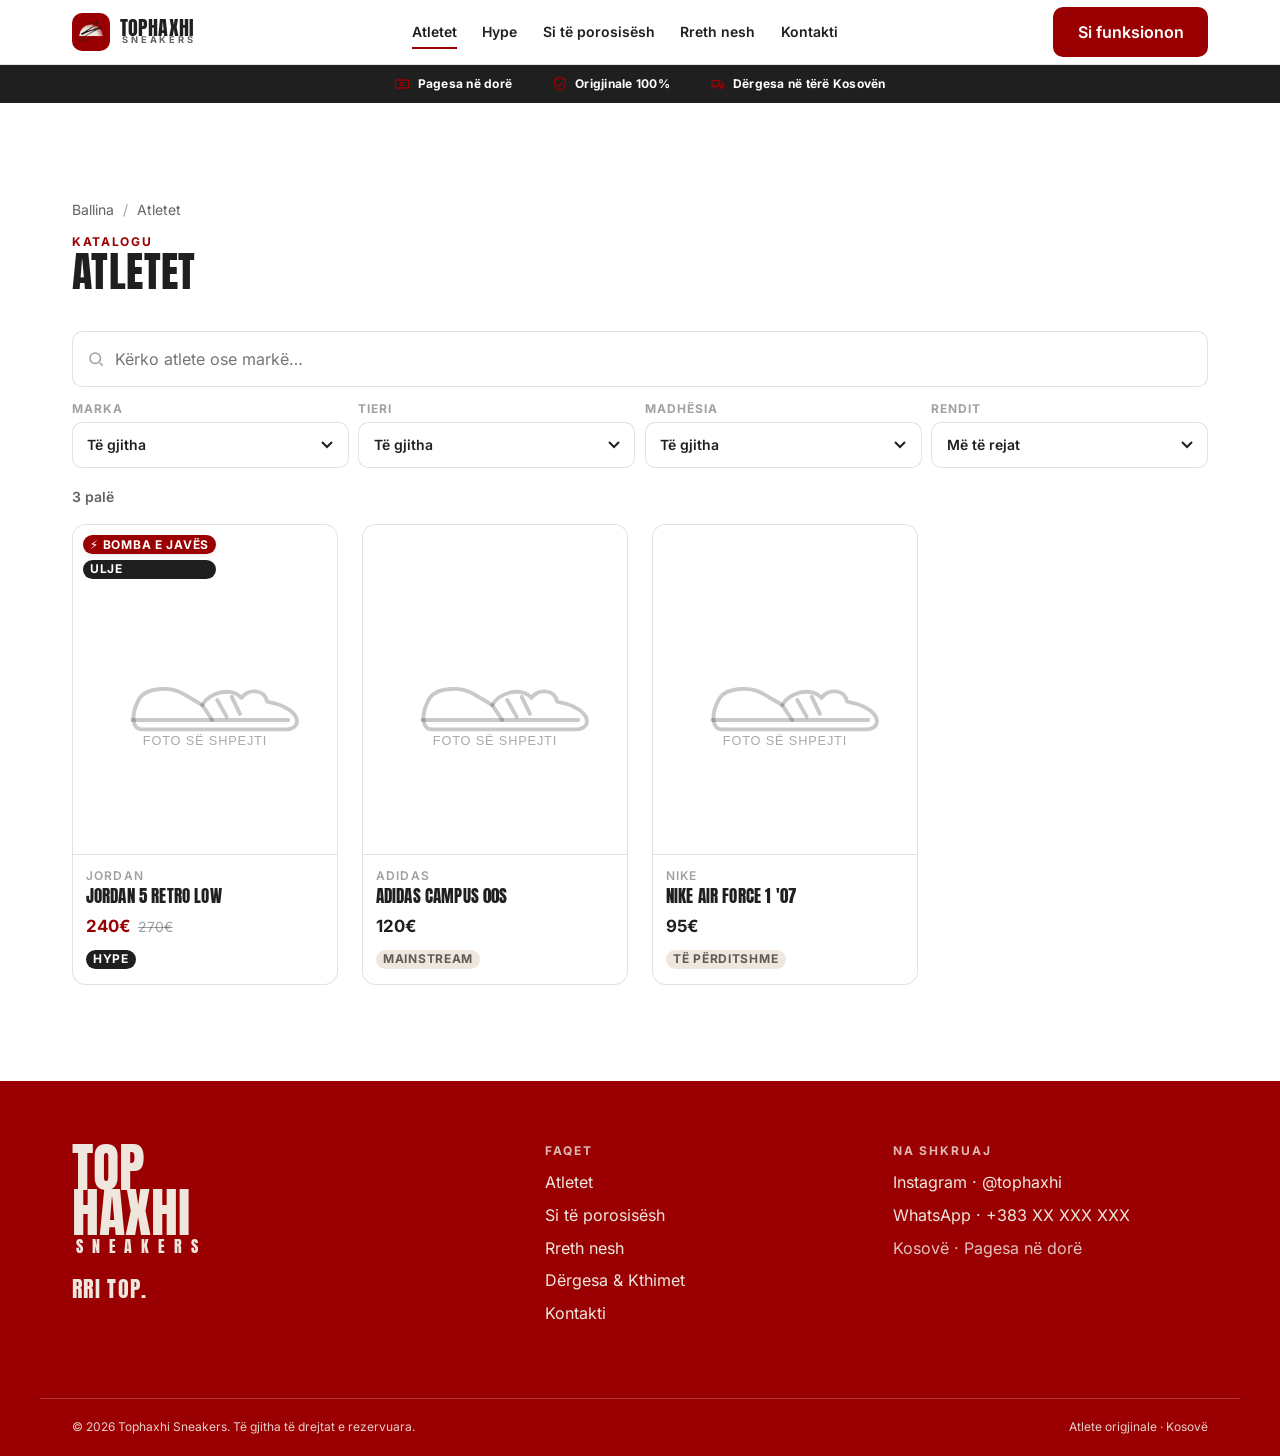
==== atletet.html @ 0d24c955 "Tophaxhi Sneakers — faqja e plotë (catalogue, ordering, admin, SEO) Real brand colors (#9a0002/#efe6" ====
<!DOCTYPE html>
<html lang="sq">
<head>
  <meta charset="UTF-8" />
  <meta name="viewport" content="width=device-width, initial-scale=1" />
  <title>Të gjitha atletet — origjinale në Kosovë | Tophaxhi Sneakers</title>
  <meta name="description" content="Shfleto të gjitha atletet origjinale te Tophaxhi — Nike, Adidas, Jordan, New Balance. Filtro sipas markës, tierit dhe madhësisë. Pagesa në dorë, dërgesa në tërë Kosovën." />
  <meta name="theme-color" content="#9a0002" />
  <link rel="canonical" href="https://tophaxhi.com/atletet.html" />
  <link rel="icon" href="assets/brand/mark.png" type="image/png" />
  <link rel="apple-touch-icon" href="assets/brand/apple-touch.png" />
  <meta property="og:type" content="website" />
  <meta property="og:site_name" content="Tophaxhi Sneakers" />
  <meta property="og:title" content="Të gjitha atletet origjinale | Tophaxhi Sneakers" />
  <meta property="og:description" content="Filtro & porosit atlete origjinale në Kosovë. Pagesa në dorë. Rri top." />
  <meta property="og:url" content="https://tophaxhi.com/atletet.html" />
  <meta property="og:image" content="https://tophaxhi.com/assets/brand/og-image.png" />
  <meta property="og:locale" content="sq_AL" />
  <meta name="twitter:card" content="summary_large_image" />
  <meta name="twitter:image" content="https://tophaxhi.com/assets/brand/og-image.png" />
  <script type="application/ld+json">
  {
    "@context": "https://schema.org",
    "@type": "BreadcrumbList",
    "itemListElement": [
      { "@type": "ListItem", "position": 1, "name": "Ballina", "item": "https://tophaxhi.com/" },
      { "@type": "ListItem", "position": 2, "name": "Atletet", "item": "https://tophaxhi.com/atletet.html" }
    ]
  }
  </script>
  <link rel="preload" href="assets/fonts/anton-400.woff2" as="font" type="font/woff2" crossorigin />
  <link rel="preload" href="assets/fonts/inter-400.woff2" as="font" type="font/woff2" crossorigin />
  <link rel="stylesheet" href="css/styles.css" />
</head>
<body>

  <header class="site-header">
    <div class="container site-header__inner">
      <a href="index.html" class="brand-lockup" aria-label="Tophaxhi Sneakers — ballina">
        <img class="brand-lockup__mark" src="assets/brand/mark.png" alt="" width="38" height="38" />
        <span class="brand-lockup__text">
          <span class="brand-lockup__top">Tophaxhi</span>
          <span class="brand-lockup__sub">Sneakers</span>
        </span>
      </a>
      <nav class="main-nav" aria-label="Navigimi kryesor">
        <ul>
          <li><a href="atletet.html" aria-current="page">Atletet</a></li>
          <li><a href="atletet.html?tier=hype">Hype</a></li>
          <li><a href="si-te-porosisesh.html">Si të porosisësh</a></li>
          <li><a href="rreth-nesh.html">Rreth nesh</a></li>
          <li><a href="kontakti.html">Kontakti</a></li>
        </ul>
      </nav>
      <div class="header-actions">
        <a href="index.html#si-funksionon" class="btn btn--red" data-desktop-cta>Si funksionon</a>
        <button class="nav-toggle" aria-expanded="false" aria-controls="mobile-nav" aria-label="Hap menynë"><span></span></button>
      </div>
    </div>
    <nav class="mobile-nav" id="mobile-nav" aria-label="Menyja mobile">
      <a href="atletet.html">Atletet</a>
      <a href="atletet.html?tier=hype">Hype</a>
      <a href="si-te-porosisesh.html">Si të porosisësh</a>
      <a href="rreth-nesh.html">Rreth nesh</a>
      <a href="dergesa-kthimet.html">Dërgesa &amp; Kthimet</a>
      <a href="kontakti.html">Kontakti</a>
    </nav>
  </header>

  <div class="trust-bar">
    <div class="container trust-bar__track">
      <span class="trust-bar__item"><svg viewBox="0 0 24 24" fill="none" stroke="currentColor" stroke-width="2" aria-hidden="true"><rect x="2" y="6" width="20" height="12" rx="2"/><circle cx="12" cy="12" r="2.5"/></svg><strong>Pagesa në dorë</strong></span>
      <span class="trust-bar__item"><svg viewBox="0 0 24 24" fill="none" stroke="currentColor" stroke-width="2" aria-hidden="true"><path d="M12 2l8 3v6c0 5-3.5 8.5-8 11-4.5-2.5-8-6-8-11V5z"/><path d="M8.5 12l2.5 2.5 4.5-5"/></svg><strong>Origjinale 100%</strong></span>
      <span class="trust-bar__item"><svg viewBox="0 0 24 24" fill="none" stroke="currentColor" stroke-width="2" aria-hidden="true"><path d="M3 7h11v8H3z"/><path d="M14 10h4l3 3v2h-7z"/><circle cx="7" cy="17" r="1.6"/><circle cx="17.5" cy="17" r="1.6"/></svg><strong>Dërgesa në tërë Kosovën</strong></span>
    </div>
  </div>

  <main id="main">
    <section class="section catalogue">
      <div class="container">

        <nav class="breadcrumb" aria-label="Breadcrumb">
          <a href="index.html">Ballina</a> <span aria-hidden="true">/</span> <span>Atletet</span>
        </nav>

        <div class="section-head">
          <p class="eyebrow">Katalogu</p>
          <h1 class="display" id="catalogue-title">Atletet</h1>
        </div>

        <!-- Kontrollat e filtrimit (client-side) -->
        <form class="filters" id="filters" role="search" aria-label="Filtro atletet">
          <div class="filters__search">
            <svg viewBox="0 0 24 24" fill="none" stroke="currentColor" stroke-width="2" aria-hidden="true"><circle cx="11" cy="11" r="7"/><path d="M21 21l-4-4"/></svg>
            <input type="search" id="f-q" name="q" placeholder="Kërko atlete ose markë…" autocomplete="off" aria-label="Kërko" />
          </div>
          <div class="filters__selects">
            <label class="field">
              <span class="field__label">Marka</span>
              <select id="f-brand" name="brand"><option value="">Të gjitha</option></select>
            </label>
            <label class="field">
              <span class="field__label">Tieri</span>
              <select id="f-tier" name="tier">
                <option value="">Të gjitha</option>
                <option value="everyday">Të përditshme</option>
                <option value="mainstream">Mainstream</option>
                <option value="hype">Hype</option>
              </select>
            </label>
            <label class="field">
              <span class="field__label">Madhësia</span>
              <select id="f-size" name="size"><option value="">Të gjitha</option></select>
            </label>
            <label class="field">
              <span class="field__label">Rendit</span>
              <select id="f-sort" name="sort">
                <option value="new">Më të rejat</option>
                <option value="price-asc">Çmimi: ulët→lartë</option>
                <option value="price-desc">Çmimi: lartë→ulët</option>
              </select>
            </label>
          </div>
        </form>

        <div class="catalogue__meta">
          <p class="catalogue__count" id="result-count" aria-live="polite"></p>
          <div class="active-chips" id="active-chips"></div>
        </div>

        <!-- Grid (skeleton fillimisht, pastaj produktet) -->
        <div class="product-grid" id="product-grid" aria-busy="true">
          <div class="product-card skeleton-card"></div>
          <div class="product-card skeleton-card"></div>
          <div class="product-card skeleton-card"></div>
          <div class="product-card skeleton-card"></div>
        </div>

        <!-- Gjendje boshe / gabimi -->
        <div class="state" id="empty-state" hidden>
          <p class="display">S'u gjet asnjë palë</p>
          <p>Provo të heqësh ndonjë filtër ose kërko diçka tjetër.</p>
          <button type="button" class="btn btn--ghost" id="clear-filters" style="margin-top:1rem">Pastro filtrat</button>
        </div>
        <div class="state" id="error-state" hidden>
          <p class="display">Diçka shkoi keq</p>
          <p>Nuk i ngarkuam dot atletet. Provo të rifreskosh faqen.</p>
        </div>

      </div>
    </section>
  </main>

  <footer class="site-footer">
    <div class="container site-footer__top">
      <div>
        <div class="footer-lockup">
          <div class="footer-lockup__top">Top<br/>Haxhi</div>
          <div class="footer-lockup__sub">Sneakers</div>
        </div>
        <p class="footer-signoff">Rri top.</p>
      </div>
      <div class="footer-col">
        <h3>Faqet</h3>
        <ul>
          <li><a href="atletet.html">Atletet</a></li>
          <li><a href="si-te-porosisesh.html">Si të porosisësh</a></li>
          <li><a href="rreth-nesh.html">Rreth nesh</a></li>
          <li><a href="dergesa-kthimet.html">Dërgesa &amp; Kthimet</a></li>
          <li><a href="kontakti.html">Kontakti</a></li>
        </ul>
      </div>
      <div class="footer-col">
        <h3>Na shkruaj</h3>
        <ul>
          <li><a href="https://instagram.com/tophaxhi" target="_blank" rel="noopener">Instagram · @tophaxhi</a></li>
          <li><a href="https://wa.me/383XXXXXXXX" target="_blank" rel="noopener">WhatsApp · +383 XX XXX XXX</a></li>
          <li><span style="color:rgba(244,241,234,.8)">Kosovë · Pagesa në dorë</span></li>
        </ul>
      </div>
    </div>
    <div class="container site-footer__bottom">
      <span>© <span data-year>2026</span> Tophaxhi Sneakers. Të gjitha të drejtat e rezervuara.</span>
      <span>Atlete origjinale · Kosovë</span>
    </div>
  </footer>

  <div class="toast-wrap" id="toast-wrap" aria-live="polite" aria-atomic="true"></div>

  <script src="js/data.js" defer></script>
  <script src="js/main.js" defer></script>
  <script src="js/catalogue.js" defer></script>
</body>
</html>
---- css/styles.css ----
/* =====================================================================
   TOPHAXHI SNEAKERS — styles.css
   Një skedar i vetëm CSS për tërë faqen publike.
   Sistemi: ~70% e zezë/e bardhë/concrete (strukturë), ~30% e kuqe (theks).
   Mobile-first. Self-hosted fonts. Respekton prefers-reduced-motion.
   ===================================================================== */

/* ------------------------------------------------------------------ *
 * 1. FONTS (self-hosted WOFF2 — pa varësi nga CDN në runtime)
 * ------------------------------------------------------------------ */

/* ANTON — display / headings (latin + latin-ext për ë, ç) */
@font-face {
  font-family: 'Anton';
  font-style: normal;
  font-weight: 400;
  font-display: swap;
  src: url('../assets/fonts/anton-400.woff2') format('woff2');
  unicode-range: U+0000-00FF, U+0131, U+0152-0153, U+02BB-02BC, U+02C6, U+02DA,
    U+02DC, U+0304, U+0308, U+0329, U+2000-206F, U+2074, U+20AC, U+2122, U+2191,
    U+2193, U+2212, U+2215, U+FEFF, U+FFFD;
}
@font-face {
  font-family: 'Anton';
  font-style: normal;
  font-weight: 400;
  font-display: swap;
  src: url('../assets/fonts/anton-400-ext.woff2') format('woff2');
  unicode-range: U+0100-02BA, U+02BD-02C5, U+02C7-02CC, U+02CE-02D7, U+02DD-02FF,
    U+0304, U+0308, U+0329, U+1D00-1DBF, U+1E00-1E9F, U+1EF2-1EFF, U+2020,
    U+20A0-20AB, U+20AD-20C0, U+2113, U+2C60-2C7F, U+A720-A7FF;
}

/* INTER — body / UI (400/500/600/700, latin + latin-ext) */
@font-face { font-family:'Inter'; font-style:normal; font-weight:400; font-display:swap;
  src:url('../assets/fonts/inter-400.woff2') format('woff2');
  unicode-range:U+0000-00FF,U+0131,U+0152-0153,U+02BB-02BC,U+02C6,U+02DA,U+02DC,U+0304,U+0308,U+0329,U+2000-206F,U+2074,U+20AC,U+2122,U+2191,U+2193,U+2212,U+2215,U+FEFF,U+FFFD; }
@font-face { font-family:'Inter'; font-style:normal; font-weight:400; font-display:swap;
  src:url('../assets/fonts/inter-400-ext.woff2') format('woff2');
  unicode-range:U+0100-02BA,U+02BD-02C5,U+02C7-02CC,U+02CE-02D7,U+02DD-02FF,U+0304,U+0308,U+0329,U+1D00-1DBF,U+1E00-1E9F,U+1EF2-1EFF,U+2020,U+20A0-20AB,U+20AD-20C0,U+2113,U+2C60-2C7F,U+A720-A7FF; }
@font-face { font-family:'Inter'; font-style:normal; font-weight:500; font-display:swap;
  src:url('../assets/fonts/inter-500.woff2') format('woff2');
  unicode-range:U+0000-00FF,U+0131,U+0152-0153,U+02BB-02BC,U+02C6,U+02DA,U+02DC,U+0304,U+0308,U+0329,U+2000-206F,U+2074,U+20AC,U+2122,U+2191,U+2193,U+2212,U+2215,U+FEFF,U+FFFD; }
@font-face { font-family:'Inter'; font-style:normal; font-weight:500; font-display:swap;
  src:url('../assets/fonts/inter-500-ext.woff2') format('woff2');
  unicode-range:U+0100-02BA,U+02BD-02C5,U+02C7-02CC,U+02CE-02D7,U+02DD-02FF,U+0304,U+0308,U+0329,U+1D00-1DBF,U+1E00-1E9F,U+1EF2-1EFF,U+2020,U+20A0-20AB,U+20AD-20C0,U+2113,U+2C60-2C7F,U+A720-A7FF; }
@font-face { font-family:'Inter'; font-style:normal; font-weight:600; font-display:swap;
  src:url('../assets/fonts/inter-600.woff2') format('woff2');
  unicode-range:U+0000-00FF,U+0131,U+0152-0153,U+02BB-02BC,U+02C6,U+02DA,U+02DC,U+0304,U+0308,U+0329,U+2000-206F,U+2074,U+20AC,U+2122,U+2191,U+2193,U+2212,U+2215,U+FEFF,U+FFFD; }
@font-face { font-family:'Inter'; font-style:normal; font-weight:600; font-display:swap;
  src:url('../assets/fonts/inter-600-ext.woff2') format('woff2');
  unicode-range:U+0100-02BA,U+02BD-02C5,U+02C7-02CC,U+02CE-02D7,U+02DD-02FF,U+0304,U+0308,U+0329,U+1D00-1DBF,U+1E00-1E9F,U+1EF2-1EFF,U+2020,U+20A0-20AB,U+20AD-20C0,U+2113,U+2C60-2C7F,U+A720-A7FF; }
@font-face { font-family:'Inter'; font-style:normal; font-weight:700; font-display:swap;
  src:url('../assets/fonts/inter-700.woff2') format('woff2');
  unicode-range:U+0000-00FF,U+0131,U+0152-0153,U+02BB-02BC,U+02C6,U+02DA,U+02DC,U+0304,U+0308,U+0329,U+2000-206F,U+2074,U+20AC,U+2122,U+2191,U+2193,U+2212,U+2215,U+FEFF,U+FFFD; }
@font-face { font-family:'Inter'; font-style:normal; font-weight:700; font-display:swap;
  src:url('../assets/fonts/inter-700-ext.woff2') format('woff2');
  unicode-range:U+0100-02BA,U+02BD-02C5,U+02C7-02CC,U+02CE-02D7,U+02DD-02FF,U+0304,U+0308,U+0329,U+1D00-1DBF,U+1E00-1E9F,U+1EF2-1EFF,U+2020,U+20A0-20AB,U+20AD-20C0,U+2113,U+2C60-2C7F,U+A720-A7FF; }

/* ------------------------------------------------------------------ *
 * 2. DESIGN TOKENS
 * ------------------------------------------------------------------ */
:root {
  /* Brand colors (zyrtare — nga logo-ja e Tophaxhi) */
  --top-red:  #9a0002;         /* Tophaxhi Red */
  --top-red-dark: #6f0001;     /* hover/pressed e kuqe */
  --ink:      #1f1f1f;         /* Ink — gati e zezë */
  --white:    #FFFFFF;
  --concrete: #efe6dd;         /* Cream — sfond i butë i seksioneve */
  --ink-70:   rgba(31,31,31,0.70);
  --ink-40:   rgba(31,31,31,0.42);
  --hairline: rgba(31,31,31,0.13);
  --cream:    #efe6dd;          /* kremë për lockup mbi të kuqe */

  /* Typografia */
  --font-display: 'Anton', 'Arial Narrow', system-ui, sans-serif;
  --font-body: 'Inter', system-ui, -apple-system, 'Segoe UI', Roboto, Arial, sans-serif;

  /* Type scale (mobile-first, rritet me clamp) */
  --fs-hero:   clamp(2.75rem, 11vw, 6.5rem);
  --fs-h1:     clamp(2rem, 7vw, 3.5rem);
  --fs-h2:     clamp(1.6rem, 5.5vw, 2.6rem);
  --fs-h3:     clamp(1.15rem, 4vw, 1.5rem);
  --fs-lead:   clamp(1rem, 2.6vw, 1.2rem);
  --fs-body:   1rem;
  --fs-sm:     0.875rem;
  --fs-xs:     0.75rem;

  /* Hapësira & format */
  --container: 1200px;
  --gutter: clamp(1rem, 4vw, 2rem);
  --radius: 14px;
  --radius-sm: 10px;
  --radius-lg: 22px;
  --section-y: clamp(3rem, 8vw, 6rem);

  /* Shadows */
  --shadow-sm: 0 1px 2px rgba(10,10,10,0.06), 0 2px 8px rgba(10,10,10,0.05);
  --shadow-md: 0 6px 18px rgba(10,10,10,0.10);
  --shadow-lg: 0 18px 50px rgba(10,10,10,0.16);

  /* Lëvizja */
  --ease: cubic-bezier(0.22, 1, 0.36, 1);
  --t-fast: 140ms;
  --t-med: 260ms;

  --header-h: 64px;
}

/* ------------------------------------------------------------------ *
 * 3. RESET / BASE
 * ------------------------------------------------------------------ */
*, *::before, *::after { box-sizing: border-box; }
* { margin: 0; }
html { -webkit-text-size-adjust: 100%; scroll-behavior: smooth; }
@media (prefers-reduced-motion: reduce) { html { scroll-behavior: auto; } }

body {
  font-family: var(--font-body);
  font-size: var(--fs-body);
  line-height: 1.55;
  color: var(--ink);
  background: var(--white);
  -webkit-font-smoothing: antialiased;
  text-rendering: optimizeLegibility;
  overflow-x: hidden;
}

img, svg, video { display: block; max-width: 100%; }
img { height: auto; }
[hidden] { display: none !important; }
a { color: inherit; text-decoration: none; }
button, input, select, textarea { font: inherit; color: inherit; }
button { cursor: pointer; background: none; border: none; }
ul, ol { list-style: none; padding: 0; }

h1, h2, h3, h4 { line-height: 1.02; font-weight: 400; }

/* Focus i dukshëm për tastierë (aksesueshmëri) */
:focus-visible {
  outline: 3px solid var(--top-red);
  outline-offset: 2px;
  border-radius: 4px;
}

/* ------------------------------------------------------------------ *
 * 4. NDIHMËSE / UTILITIES
 * ------------------------------------------------------------------ */
.container {
  width: 100%;
  max-width: var(--container);
  margin-inline: auto;
  padding-inline: var(--gutter);
}
.section { padding-block: var(--section-y); }
.section--concrete { background: var(--concrete); }
.section--ink { background: var(--ink); color: var(--white); }

.display { font-family: var(--font-display); text-transform: uppercase; letter-spacing: 0.01em; line-height: 0.95; }
.eyebrow {
  font-size: var(--fs-xs); font-weight: 700; text-transform: uppercase;
  letter-spacing: 0.14em; color: var(--top-red);
}
.muted { color: var(--ink-70); }
.visually-hidden {
  position: absolute !important; width: 1px; height: 1px; padding: 0; margin: -1px;
  overflow: hidden; clip: rect(0 0 0 0); white-space: nowrap; border: 0;
}
.text-center { text-align: center; }

.section-head { margin-bottom: clamp(1.5rem, 4vw, 2.5rem); }
.section-head .display { font-size: var(--fs-h2); }
.section-head__row {
  display: flex; align-items: flex-end; justify-content: space-between; gap: 1rem; flex-wrap: wrap;
}

/* ------------------------------------------------------------------ *
 * 5. BUTTONS
 * ------------------------------------------------------------------ */
.btn {
  --btn-bg: var(--ink); --btn-fg: var(--white); --btn-bd: var(--ink);
  display: inline-flex; align-items: center; justify-content: center; gap: 0.5em;
  font-weight: 600; font-size: var(--fs-body); line-height: 1;
  padding: 0.95em 1.4em; border-radius: var(--radius-sm);
  background: var(--btn-bg); color: var(--btn-fg);
  border: 2px solid var(--btn-bd);
  transition: transform var(--t-fast) var(--ease), background var(--t-fast) var(--ease),
              color var(--t-fast) var(--ease), box-shadow var(--t-fast) var(--ease);
  text-align: center; white-space: nowrap;
}
.btn:hover { transform: translateY(-2px); box-shadow: var(--shadow-md); }
.btn:active { transform: translateY(0); }
.btn--red  { --btn-bg: var(--top-red); --btn-fg: #fff; --btn-bd: var(--top-red); }
.btn--red:hover { --btn-bg: var(--top-red-dark); --btn-bd: var(--top-red-dark); }
.btn--ghost { --btn-bg: transparent; --btn-fg: var(--ink); --btn-bd: var(--ink); }
.btn--ghost:hover { --btn-bg: var(--ink); --btn-fg: #fff; }
.btn--light { --btn-bg: var(--white); --btn-fg: var(--ink); --btn-bd: var(--white); }
.btn--wa { --btn-bg: #25D366; --btn-fg: #04301a; --btn-bd: #25D366; }
.btn--ig { --btn-bg: #ffffff; --btn-fg: var(--ink); --btn-bd: var(--ink); }
.btn--block { display: flex; width: 100%; }
.btn--lg { font-size: var(--fs-lead); padding: 1.05em 1.8em; }
.btn[disabled], .btn[aria-disabled="true"] { opacity: 0.45; pointer-events: none; }

/* ------------------------------------------------------------------ *
 * 6. HEADER
 * ------------------------------------------------------------------ */
.site-header {
  position: sticky; top: 0; z-index: 50;
  background: rgba(255,255,255,0.92);
  backdrop-filter: saturate(1.4) blur(8px);
  border-bottom: 1px solid var(--hairline);
}
.site-header__inner {
  height: var(--header-h);
  display: flex; align-items: center; justify-content: space-between; gap: 1rem;
}
.brand-lockup { display: inline-flex; align-items: center; gap: 0.6rem; }
.brand-lockup__mark { width: 38px; height: 38px; border-radius: 10px; }
.brand-lockup__text { display: flex; flex-direction: column; line-height: 0.82; }
.brand-lockup__top {
  font-family: var(--font-display); text-transform: uppercase; font-size: 1.25rem;
  letter-spacing: 0.02em;
}
.brand-lockup__sub {
  font-size: 0.58rem; font-weight: 700; letter-spacing: 0.32em;
  text-transform: uppercase; color: var(--ink-70); padding-left: 2px;
}

.main-nav { display: none; }
.main-nav ul { display: flex; align-items: center; gap: 1.6rem; }
.main-nav a {
  font-size: var(--fs-sm); font-weight: 600; padding: 0.4rem 0; position: relative;
}
.main-nav a::after {
  content: ""; position: absolute; left: 0; right: 100%; bottom: -2px; height: 2px;
  background: var(--top-red); transition: right var(--t-med) var(--ease);
}
.main-nav a:hover::after, .main-nav a[aria-current="page"]::after { right: 0; }

.header-actions { display: flex; align-items: center; gap: 0.5rem; }

/* Hamburger */
.nav-toggle {
  width: 44px; height: 44px; display: inline-flex; align-items: center; justify-content: center;
  border-radius: 10px;
}
.nav-toggle span, .nav-toggle span::before, .nav-toggle span::after {
  content: ""; display: block; width: 22px; height: 2px; background: var(--ink);
  border-radius: 2px; transition: transform var(--t-med) var(--ease), opacity var(--t-fast);
}
.nav-toggle span { position: relative; }
.nav-toggle span::before { position: absolute; top: -7px; }
.nav-toggle span::after { position: absolute; top: 7px; }
.nav-toggle[aria-expanded="true"] span { background: transparent; }
.nav-toggle[aria-expanded="true"] span::before { transform: translateY(7px) rotate(45deg); }
.nav-toggle[aria-expanded="true"] span::after { transform: translateY(-7px) rotate(-45deg); }

/* Mobile drawer */
.mobile-nav {
  position: fixed; inset: var(--header-h) 0 0 0; z-index: 40;
  background: var(--white); padding: var(--gutter);
  transform: translateY(-8px); opacity: 0; pointer-events: none;
  transition: opacity var(--t-med) var(--ease), transform var(--t-med) var(--ease);
  border-top: 1px solid var(--hairline);
  display: flex; flex-direction: column;
}
.mobile-nav.is-open { opacity: 1; transform: none; pointer-events: auto; }
.mobile-nav a {
  font-family: var(--font-display); text-transform: uppercase; font-size: 1.8rem;
  padding: 0.6rem 0; border-bottom: 1px solid var(--hairline);
}
.mobile-nav .btn { margin-top: 1.2rem; }

@media (min-width: 880px) {
  .main-nav { display: block; }
  .nav-toggle { display: none; }
  .mobile-nav { display: none; }
}

/* ------------------------------------------------------------------ *
 * 7. TRUST BAR
 * ------------------------------------------------------------------ */
.trust-bar {
  background: var(--ink); color: var(--white);
  font-size: var(--fs-xs); letter-spacing: 0.02em;
}
.trust-bar__track {
  display: flex; align-items: center; justify-content: center; gap: clamp(1rem, 4vw, 2.5rem);
  padding-block: 0.6rem; flex-wrap: wrap;
}
.trust-bar__item { display: inline-flex; align-items: center; gap: 0.45rem; white-space: nowrap; font-weight: 500; }
.trust-bar__item svg { width: 16px; height: 16px; color: var(--top-red); flex: none; }
.trust-bar__item strong { font-weight: 700; }

/* ------------------------------------------------------------------ *
 * 8. HERO
 * ------------------------------------------------------------------ */
.hero { position: relative; background: var(--concrete); overflow: hidden; }
.hero__inner {
  display: grid; gap: 1.5rem; align-items: center;
  padding-block: clamp(2.5rem, 7vw, 5rem);
}
.hero__title { font-size: var(--fs-hero); }
.hero__title .accent { color: var(--top-red); }
.hero__sub { font-size: var(--fs-lead); color: var(--ink-70); max-width: 46ch; }
.hero__cta { display: flex; gap: 0.75rem; flex-wrap: wrap; margin-top: 0.5rem; }
.hero__signoff {
  font-family: var(--font-display); text-transform: uppercase; color: var(--top-red);
  letter-spacing: 0.06em; font-size: 1.1rem;
}
.hero__mark {
  position: absolute; right: -6%; top: 50%; transform: translateY(-50%);
  width: min(46vw, 440px); opacity: 0.10; pointer-events: none; rotate: -8deg;
}
@media (min-width: 880px) {
  .hero__inner { grid-template-columns: 1.1fr 0.9fr; }
}

/* ------------------------------------------------------------------ *
 * 9. PRODUCT GRID & CARD (4:5 portrait — locked)
 * ------------------------------------------------------------------ */
.product-grid {
  display: grid; gap: clamp(0.75rem, 2.5vw, 1.5rem);
  grid-template-columns: repeat(2, 1fr);
}
@media (min-width: 720px) { .product-grid { grid-template-columns: repeat(3, 1fr); } }
@media (min-width: 1040px) { .product-grid { grid-template-columns: repeat(4, 1fr); } }

.product-card {
  position: relative; display: flex; flex-direction: column;
  background: var(--white); border: 1px solid var(--hairline);
  border-radius: var(--radius); overflow: hidden;
  transition: transform var(--t-med) var(--ease), box-shadow var(--t-med) var(--ease),
              border-color var(--t-med) var(--ease);
}
@media (hover: hover) {
  .product-card:hover { transform: translateY(-4px); box-shadow: var(--shadow-lg); border-color: transparent; }
  .product-card:hover .product-card__img { transform: scale(1.045); }
}
.product-card__media {
  position: relative; aspect-ratio: 4 / 5; background: var(--white);
  overflow: hidden; border-bottom: 1px solid var(--hairline);
}
.product-card__img {
  width: 100%; height: 100%; object-fit: contain; padding: 8%;
  transition: transform var(--t-med) var(--ease);
}
.product-card__body { padding: 0.7rem 0.8rem 0.95rem; display: flex; flex-direction: column; gap: 0.2rem; }
.product-card__brand { font-size: var(--fs-xs); text-transform: uppercase; letter-spacing: 0.1em; color: var(--ink-40); font-weight: 600; }
.product-card__name { font-family: var(--font-display); text-transform: uppercase; font-size: 1.05rem; letter-spacing: 0.01em; line-height: 1; }
.product-card__price-row { display: flex; align-items: baseline; gap: 0.5rem; margin-top: 0.3rem; }
.product-card__price { font-weight: 700; font-size: 1.05rem; }
.product-card__price--sale { color: var(--top-red); }
.product-card__oldprice { font-size: var(--fs-sm); color: var(--ink-40); text-decoration: line-through; }
.product-card__link { position: absolute; inset: 0; z-index: 1; }
.product-card__link:focus-visible { outline-offset: -3px; }

/* Badges */
.badge {
  display: inline-flex; align-items: center; gap: 0.3em;
  font-size: var(--fs-xs); font-weight: 700; text-transform: uppercase; letter-spacing: 0.06em;
  padding: 0.3em 0.6em; border-radius: 999px; line-height: 1;
}
.badge--tier { background: var(--concrete); color: var(--ink-70); align-self: flex-start; margin-top: 0.45rem; }
.badge--hype { background: var(--ink); color: #fff; }
.product-card__flags { position: absolute; top: 0.6rem; left: 0.6rem; z-index: 2; display: flex; flex-direction: column; gap: 0.35rem; }
.badge--drop { background: var(--top-red); color: #fff; box-shadow: var(--shadow-sm); }
.badge--sale { background: var(--ink); color: #fff; }

/* Skeleton (parandalon flash-in të thyer) */
.skeleton { position: relative; overflow: hidden; background: var(--concrete); }
.skeleton::after {
  content: ""; position: absolute; inset: 0;
  background: linear-gradient(90deg, transparent, rgba(255,255,255,0.65), transparent);
  transform: translateX(-100%); animation: shimmer 1.3s infinite;
}
@keyframes shimmer { 100% { transform: translateX(100%); } }

/* ------------------------------------------------------------------ *
 * 10. BRAND CHIPS (emrat e markave = vetëm tekst, pa logo zyrtare)
 * ------------------------------------------------------------------ */
.brand-strip { display: grid; gap: clamp(0.6rem, 2vw, 1rem); grid-template-columns: repeat(2, 1fr); }
@media (min-width: 620px) { .brand-strip { grid-template-columns: repeat(3, 1fr); } }
@media (min-width: 920px) { .brand-strip { grid-template-columns: repeat(6, 1fr); } }
.brand-chip {
  display: flex; align-items: center; justify-content: center;
  aspect-ratio: 16 / 10; border-radius: var(--radius);
  background: var(--white); border: 1px solid var(--hairline);
  font-family: var(--font-display); text-transform: uppercase; font-size: clamp(1rem,3.4vw,1.4rem);
  letter-spacing: 0.02em; color: var(--ink);
  transition: transform var(--t-fast) var(--ease), color var(--t-fast), border-color var(--t-fast), background var(--t-fast);
}
.brand-chip:hover { color: var(--top-red); border-color: var(--top-red); transform: translateY(-3px); }

/* ------------------------------------------------------------------ *
 * 11. "SI FUNKSIONON" steps + AUTHENTICITY
 * ------------------------------------------------------------------ */
.steps { display: grid; gap: 1rem; grid-template-columns: 1fr; counter-reset: step; }
@media (min-width: 760px) { .steps { grid-template-columns: repeat(3, 1fr); } }
.step {
  background: var(--white); border: 1px solid var(--hairline); border-radius: var(--radius);
  padding: 1.5rem; position: relative;
}
.step__num {
  font-family: var(--font-display); font-size: 2.4rem; color: var(--top-red); line-height: 1;
}
.step__title { font-weight: 700; margin: 0.4rem 0 0.3rem; font-size: 1.05rem; }
.step__text { color: var(--ink-70); font-size: var(--fs-sm); }

.trust-block {
  display: grid; gap: 1.2rem; align-items: center;
  background: var(--ink); color: var(--white); border-radius: var(--radius-lg);
  padding: clamp(1.5rem, 5vw, 3rem);
}
@media (min-width: 820px) { .trust-block { grid-template-columns: 1.2fr 0.8fr; } }
.trust-block .display { font-size: var(--fs-h2); }
.trust-block .top-red { color: var(--top-red); }
.trust-block__points { display: grid; gap: 0.7rem; margin-top: 1rem; }
.trust-block__point { display: flex; gap: 0.6rem; align-items: flex-start; font-size: var(--fs-sm); }
.trust-block__point svg { width: 20px; height: 20px; color: var(--top-red); flex: none; margin-top: 1px; }

/* ------------------------------------------------------------------ *
 * 12. REVIEWS / SOCIAL PROOF
 * ------------------------------------------------------------------ */
.reviews { display: grid; gap: 1rem; grid-template-columns: 1fr; }
@media (min-width: 700px) { .reviews { grid-template-columns: repeat(3, 1fr); } }
.review-card { background: var(--white); border: 1px solid var(--hairline); border-radius: var(--radius); overflow: hidden; }
.review-card__img { aspect-ratio: 4 / 5; object-fit: cover; width: 100%; background: var(--concrete); }
.review-card__body { padding: 0.9rem 1rem 1.1rem; }
.review-card__stars { color: var(--top-red); letter-spacing: 2px; font-size: 0.9rem; }
.review-card__text { font-size: var(--fs-sm); color: var(--ink-70); margin-top: 0.3rem; }
.review-card__name { font-weight: 700; font-size: var(--fs-sm); margin-top: 0.5rem; }

/* ------------------------------------------------------------------ *
 * 13. FOOTER
 * ------------------------------------------------------------------ */
.site-footer { background: var(--top-red); color: var(--cream); }
.site-footer a { color: var(--cream); }
.site-footer__top { display: grid; gap: 2rem; padding-block: clamp(2.5rem, 6vw, 4rem); }
@media (min-width: 760px) { .site-footer__top { grid-template-columns: 1.4fr 1fr 1fr; } }
.footer-lockup__top { font-family: var(--font-display); text-transform: uppercase; font-size: clamp(2.2rem, 8vw, 3.4rem); line-height: 0.82; }
.footer-lockup__sub { font-family: var(--font-display); text-transform: uppercase; letter-spacing: 0.55em; font-size: 1rem; padding-left: 4px; }
.footer-signoff { font-family: var(--font-display); text-transform: uppercase; font-size: 1.4rem; letter-spacing: 0.06em; margin-top: 0.8rem; }
.footer-col h3 { font-size: var(--fs-xs); text-transform: uppercase; letter-spacing: 0.16em; opacity: 0.8; margin-bottom: 0.8rem; font-weight: 700; }
.footer-col li { margin-bottom: 0.5rem; }
.footer-col a:hover { text-decoration: underline; }
.site-footer__bottom { border-top: 1px solid rgba(244,241,234,0.25); padding-block: 1.2rem; font-size: var(--fs-xs); display: flex; justify-content: space-between; gap: 1rem; flex-wrap: wrap; opacity: 0.9; }

/* ------------------------------------------------------------------ *
 * 14. TOAST
 * ------------------------------------------------------------------ */
.toast-wrap { position: fixed; left: 50%; bottom: calc(env(safe-area-inset-bottom, 0px) + 1.2rem); transform: translateX(-50%); z-index: 100; display: flex; flex-direction: column; gap: 0.5rem; pointer-events: none; width: max-content; max-width: 92vw; }
.toast {
  background: var(--ink); color: #fff; padding: 0.8rem 1.1rem; border-radius: 999px;
  box-shadow: var(--shadow-lg); font-size: var(--fs-sm); font-weight: 500;
  display: flex; align-items: center; gap: 0.5rem;
  opacity: 0; transform: translateY(12px); transition: opacity var(--t-med) var(--ease), transform var(--t-med) var(--ease);
}
.toast.is-visible { opacity: 1; transform: none; }
.toast svg { width: 18px; height: 18px; color: var(--top-red); flex: none; }

/* ------------------------------------------------------------------ *
 * 15. EMPTY / ERROR STATES
 * ------------------------------------------------------------------ */
.state {
  text-align: center; padding: clamp(2.5rem, 8vw, 5rem) var(--gutter);
  color: var(--ink-70); border: 1px dashed var(--hairline); border-radius: var(--radius);
  background: var(--concrete);
}
.state .display { font-size: var(--fs-h3); color: var(--ink); margin-bottom: 0.4rem; }

/* ------------------------------------------------------------------ *
 * 15b. KATALOGU — breadcrumb, filtra, chips, skeleton
 * ------------------------------------------------------------------ */
.breadcrumb { font-size: var(--fs-sm); color: var(--ink-70); margin-bottom: 0.8rem; }
.breadcrumb a:hover { color: var(--top-red); }
.breadcrumb span[aria-hidden] { color: var(--ink-40); margin: 0 0.3rem; }

.filters { display: grid; gap: 0.8rem; margin-bottom: 1rem; }
.filters__search {
  display: flex; align-items: center; gap: 0.6rem;
  background: var(--white); border: 1px solid var(--hairline); border-radius: var(--radius-sm);
  padding: 0.2rem 0.9rem;
}
.filters__search:focus-within { border-color: var(--ink); }
.filters__search svg { width: 18px; height: 18px; color: var(--ink-40); flex: none; }
.filters__search input { flex: 1; border: none; outline: none; background: none; padding: 0.7rem 0; font-size: var(--fs-body); }

.filters__selects { display: grid; grid-template-columns: repeat(2, 1fr); gap: 0.6rem; }
@media (min-width: 720px) { .filters__selects { grid-template-columns: repeat(4, 1fr); } }
.field { display: flex; flex-direction: column; gap: 0.25rem; }
.field__label { font-size: var(--fs-xs); font-weight: 700; text-transform: uppercase; letter-spacing: 0.08em; color: var(--ink-40); }
.field select {
  appearance: none; -webkit-appearance: none;
  background: var(--white) url("data:image/svg+xml,%3Csvg xmlns='http://www.w3.org/2000/svg' width='12' height='8' viewBox='0 0 12 8'%3E%3Cpath d='M1 1l5 5 5-5' fill='none' stroke='%231f1f1f' stroke-width='2'/%3E%3C/svg%3E") no-repeat right 0.9rem center;
  border: 1px solid var(--hairline); border-radius: var(--radius-sm);
  padding: 0.7rem 2.2rem 0.7rem 0.9rem; font-size: var(--fs-sm); font-weight: 600; cursor: pointer; width: 100%;
}
.field select:focus-visible { border-color: var(--ink); }

.catalogue__meta { display: flex; align-items: center; justify-content: space-between; gap: 0.8rem; flex-wrap: wrap; margin-bottom: 1rem; min-height: 1.5rem; }
.catalogue__count { font-size: var(--fs-sm); color: var(--ink-70); font-weight: 600; }
.active-chips { display: flex; gap: 0.45rem; flex-wrap: wrap; }
.chip {
  display: inline-flex; align-items: center; gap: 0.35rem;
  font-size: var(--fs-xs); font-weight: 600; padding: 0.4rem 0.7rem; border-radius: 999px;
  background: var(--concrete); border: 1px solid var(--hairline); color: var(--ink);
  transition: background var(--t-fast), border-color var(--t-fast), transform var(--t-fast);
}
.chip:hover { background: var(--ink); color: #fff; border-color: var(--ink); }
.chip--clear { background: transparent; color: var(--top-red); border-color: transparent; text-decoration: underline; }
.chip--clear:hover { background: transparent; color: var(--top-red-dark); }

.skeleton-card { aspect-ratio: auto; min-height: 320px; }
.skeleton-card::before { content: ""; display: block; aspect-ratio: 4/5; }
.skeleton-card { background: var(--concrete); border-color: transparent; position: relative; overflow: hidden; }
.skeleton-card::after {
  content: ""; position: absolute; inset: 0;
  background: linear-gradient(90deg, transparent, rgba(255,255,255,0.7), transparent);
  transform: translateX(-100%); animation: shimmer 1.3s infinite;
}
.product-card.is-out .product-card__img { opacity: 0.5; filter: grayscale(0.3); }

/* ------------------------------------------------------------------ *
 * 15c. PDP (faqja e produktit)
 * ------------------------------------------------------------------ */
.pdp { display: grid; gap: clamp(1.2rem, 4vw, 3rem); padding-block: 1rem 2rem; align-items: start; }
@media (min-width: 860px) { .pdp { grid-template-columns: 1fr 1fr; } }

.pdp__gallery { position: sticky; top: calc(var(--header-h) + 12px); }
@media (max-width: 859px) { .pdp__gallery { position: static; } }
.pdp__main-img {
  aspect-ratio: 4/5; background: var(--white); border: 1px solid var(--hairline);
  border-radius: var(--radius); overflow: hidden; display: flex; align-items: center; justify-content: center;
}
.pdp__main-img img { width: 100%; height: 100%; object-fit: contain; padding: 6%; }
.pdp__thumbs { display: flex; gap: 0.5rem; margin-top: 0.6rem; flex-wrap: wrap; }
.pdp__thumb { width: 64px; aspect-ratio: 4/5; border: 1px solid var(--hairline); border-radius: 8px; overflow: hidden; background: var(--white); padding: 0; }
.pdp__thumb img { width: 100%; height: 100%; object-fit: contain; padding: 8%; }
.pdp__thumb.is-active { border-color: var(--ink); border-width: 2px; }

.pdp__info { max-width: 560px; }
.pdp__name { font-size: var(--fs-h1); margin: 0.2rem 0; }
.pdp__colorway { color: var(--ink-70); font-size: var(--fs-sm); }
.pdp__price-row { display: flex; align-items: center; gap: 0.6rem; flex-wrap: wrap; margin: 0.9rem 0 1.2rem; }
.pdp__price { font-size: 1.7rem; font-weight: 700; }
.pdp__price--sale { color: var(--top-red); }
.pdp__oldprice { font-size: 1.1rem; color: var(--ink-40); text-decoration: line-through; }

.size-select { margin-bottom: 1.2rem; }
.size-select__head { display: flex; align-items: baseline; justify-content: space-between; gap: 0.5rem; margin-bottom: 0.5rem; }
.size-hint { font-size: var(--fs-xs); color: var(--ink-40); font-weight: 600; }
.size-hint--alert { color: var(--top-red); }
.size-grid { display: grid; grid-template-columns: repeat(auto-fill, minmax(64px, 1fr)); gap: 0.5rem; }
.size-grid.shake { animation: shake 0.45s; }
.size-btn {
  padding: 0.7rem 0.4rem; border: 1px solid var(--hairline); border-radius: var(--radius-sm);
  font-weight: 600; font-size: var(--fs-sm); background: var(--white); transition: all var(--t-fast) var(--ease);
}
.size-btn:hover:not([disabled]) { border-color: var(--ink); }
.size-btn.is-active { background: var(--ink); color: #fff; border-color: var(--ink); }
.size-btn[disabled] { opacity: 0.4; text-decoration: line-through; cursor: not-allowed; }
@keyframes shake { 10%,90%{transform:translateX(-1px)} 30%,70%{transform:translateX(3px)} 50%{transform:translateX(-3px)} }

.pdp__orders { display: grid; gap: 0.6rem; margin-bottom: 1.4rem; }
.pdp__assurance { display: grid; gap: 0.6rem; padding: 1rem; background: var(--concrete); border-radius: var(--radius); margin-bottom: 1.4rem; }
.pdp__assurance-item { display: flex; gap: 0.6rem; align-items: flex-start; font-size: var(--fs-sm); color: var(--ink-70); }
.pdp__assurance-item svg { width: 18px; height: 18px; color: var(--top-red); flex: none; margin-top: 2px; }
.pdp__assurance-item strong { color: var(--ink); }
.pdp__desc-title { font-size: var(--fs-h3); font-family: var(--font-display); text-transform: uppercase; margin-bottom: 0.4rem; }
.pdp__desc p { color: var(--ink-70); }

/* Sticky order bar (mobile) */
.sticky-bar {
  position: fixed; left: 0; right: 0; bottom: 0; z-index: 45;
  display: flex; align-items: center; gap: 1rem; justify-content: space-between;
  background: var(--white); border-top: 1px solid var(--hairline);
  padding: 0.7rem var(--gutter); padding-bottom: calc(0.7rem + env(safe-area-inset-bottom, 0px));
  box-shadow: 0 -6px 18px rgba(10,10,10,0.08);
}
.sticky-bar__price { display: flex; flex-direction: column; line-height: 1.1; min-width: 0; }
.sticky-bar__amount { font-weight: 700; font-size: 1.2rem; }
.sticky-bar__name { font-size: var(--fs-xs); color: var(--ink-70); white-space: nowrap; overflow: hidden; text-overflow: ellipsis; max-width: 40vw; }
.sticky-bar .btn { flex: none; padding-inline: 2rem; }
body.has-sticky-bar { padding-bottom: 76px; }
@media (min-width: 860px) { .sticky-bar { display: none; } body.has-sticky-bar { padding-bottom: 0; } }

/* Bottom sheet */
.sheet-backdrop {
  position: fixed; inset: 0; z-index: 60; background: rgba(10,10,10,0.5);
  display: flex; align-items: flex-end; justify-content: center;
  opacity: 0; transition: opacity var(--t-med) var(--ease);
}
.sheet-backdrop.is-open { opacity: 1; }
.sheet {
  background: var(--white); width: 100%; max-width: 520px;
  border-radius: var(--radius-lg) var(--radius-lg) 0 0; padding: 1.2rem var(--gutter) calc(1.4rem + env(safe-area-inset-bottom, 0px));
  transform: translateY(100%); transition: transform var(--t-med) var(--ease);
}
.sheet-backdrop.is-open .sheet { transform: none; }
@media (min-width: 560px) { .sheet-backdrop { align-items: center; } .sheet { border-radius: var(--radius-lg); margin: 1rem; } .sheet-backdrop.is-open .sheet { transform: none; } .sheet { transform: translateY(20px); } }
.sheet__handle { width: 40px; height: 4px; background: var(--hairline); border-radius: 999px; margin: 0 auto 0.8rem; }
.sheet__title { font-family: var(--font-display); text-transform: uppercase; font-size: 1.4rem; }
.sheet__sub { color: var(--ink-70); font-size: var(--fs-sm); margin: 0.2rem 0 1rem; }
.sheet__actions { display: grid; gap: 0.6rem; }
.sheet__close { margin: 1rem auto 0; display: block; color: var(--ink-70); font-weight: 600; font-size: var(--fs-sm); }
.sheet__close:hover { color: var(--ink); }

/* ------------------------------------------------------------------ *
 * 15d. FORMA E POROSISË (porosia.html)
 * ------------------------------------------------------------------ */
.order-page__grid { display: grid; gap: clamp(1.5rem, 4vw, 3rem); align-items: start; }
@media (min-width: 820px) { .order-page__grid { grid-template-columns: 1.3fr 0.7fr; } }

.order-form { display: grid; gap: 1rem; }
.field-block { display: grid; gap: 0.35rem; }
.field-row { display: grid; grid-template-columns: 1fr 1fr; gap: 1rem; }
.order-form label { font-weight: 600; font-size: var(--fs-sm); }
.req { color: var(--top-red); }
.order-form input, .order-form textarea {
  width: 100%; border: 1px solid var(--hairline); border-radius: var(--radius-sm);
  padding: 0.8rem 0.9rem; font-size: var(--fs-body); background: var(--white);
  transition: border-color var(--t-fast);
}
.order-form input:focus, .order-form textarea:focus { outline: none; border-color: var(--ink); }
.order-form input.is-invalid, .order-form textarea.is-invalid { border-color: var(--top-red); }
.order-form textarea { resize: vertical; }
.err { color: var(--top-red); font-size: var(--fs-xs); min-height: 1em; }
.order-form__disclaimer { font-size: var(--fs-xs); color: var(--ink-40); text-align: center; }

.order-summary { position: sticky; top: calc(var(--header-h) + 12px); }
.order-summary__card { border: 1px solid var(--hairline); border-radius: var(--radius); overflow: hidden; background: var(--white); }
.order-summary__media { aspect-ratio: 4/5; background: var(--white); border-bottom: 1px solid var(--hairline); }
.order-summary__media img { width: 100%; height: 100%; object-fit: contain; padding: 8%; }
.order-summary__body { padding: 1rem; }
.order-summary__name { font-family: var(--font-display); text-transform: uppercase; font-size: 1.2rem; margin: 0.1rem 0 0.2rem; }
.order-summary__row { display: flex; justify-content: space-between; align-items: baseline; padding: 0.5rem 0; border-top: 1px solid var(--hairline); margin-top: 0.5rem; font-size: var(--fs-sm); }
.order-summary__change { display: inline-block; margin-top: 0.7rem; font-size: var(--fs-sm); font-weight: 600; color: var(--top-red); }
.order-summary__change:hover { text-decoration: underline; }
.order-summary__empty { border: 1px dashed var(--hairline); border-radius: var(--radius); padding: 1.5rem; text-align: center; }

.order-confirm { text-align: center; max-width: 540px; margin: 2rem auto; padding: 2.5rem var(--gutter); background: var(--concrete); border-radius: var(--radius-lg); }
.order-confirm__mark { width: 64px; height: 64px; margin: 0 auto 1rem; border-radius: 999px; background: var(--top-red); color: #fff; display: grid; place-items: center; font-size: 2rem; font-weight: 700; }
.order-confirm .display { font-size: var(--fs-h2); }
.order-confirm__actions { display: flex; gap: 0.7rem; justify-content: center; flex-wrap: wrap; margin-top: 1.4rem; }

/* ------------------------------------------------------------------ *
 * 15e. FAQET INFORMATIVE (prose) + 404
 * ------------------------------------------------------------------ */
.page-hero { background: var(--ink); color: var(--white); padding-block: clamp(2.5rem, 7vw, 4.5rem); }
.page-hero .eyebrow { color: var(--top-red); }
.page-hero .display { font-size: var(--fs-h1); }
.page-hero p { color: rgba(255,255,255,0.75); max-width: 54ch; margin-top: 0.6rem; }

.prose { max-width: 70ch; }
.prose h2 { font-family: var(--font-display); text-transform: uppercase; font-size: var(--fs-h3); margin: 2rem 0 0.6rem; }
.prose h2:first-child { margin-top: 0; }
.prose h3 { font-weight: 700; font-size: 1.05rem; margin: 1.4rem 0 0.3rem; }
.prose p, .prose li { color: var(--ink-70); margin-bottom: 0.7rem; }
.prose ul { display: grid; gap: 0.4rem; margin: 0.4rem 0 1rem; }
.prose ul li { position: relative; padding-left: 1.4rem; }
.prose ul li::before { content: ""; position: absolute; left: 0; top: 0.6em; width: 7px; height: 7px; background: var(--top-red); border-radius: 2px; }
.prose strong { color: var(--ink); }
.prose a { color: var(--top-red); font-weight: 600; }
.prose a:hover { text-decoration: underline; }
.todo-note { background: #FFF7E6; border: 1px solid #F0D58A; border-radius: var(--radius-sm); padding: 0.6rem 0.9rem; font-size: var(--fs-sm); color: #6b5200; margin: 0.5rem 0 1rem; }

.contact-cards { display: grid; gap: 1rem; grid-template-columns: 1fr; margin: 1.5rem 0; }
@media (min-width: 680px) { .contact-cards { grid-template-columns: repeat(3, 1fr); } }
.contact-card { display: flex; flex-direction: column; gap: 0.4rem; padding: 1.4rem; border: 1px solid var(--hairline); border-radius: var(--radius); background: var(--white); }
.contact-card svg { width: 26px; height: 26px; color: var(--top-red); }
.contact-card h3 { font-weight: 700; }
.contact-card a { font-weight: 600; }

.error-hero { text-align: center; padding-block: clamp(3rem, 12vw, 7rem); }
.error-hero .code { font-family: var(--font-display); font-size: clamp(5rem, 22vw, 11rem); color: var(--top-red); line-height: 0.9; }

/* ------------------------------------------------------------------ *
 * 16. ANIMACIONE (scroll reveal + load reveal) — me reduced-motion fallback
 * ------------------------------------------------------------------ */
.reveal { opacity: 0; transform: translateY(18px); transition: opacity 600ms var(--ease), transform 600ms var(--ease); }
.reveal.is-in { opacity: 1; transform: none; }

/* Hero: zbulim i orkestruar në ngarkim (logo + titull) */
.hero__copy { animation: hero-in 600ms var(--ease) both; }
@keyframes hero-in { from { opacity: 0; transform: translateY(14px); } to { opacity: 1; transform: none; } }

/* SIGNATURE: swirl-i i markës vizatohet vetë */
.hero__mark .mark-swirl { stroke-dasharray: 100; stroke-dashoffset: 100; animation: mark-draw 1200ms var(--ease) 250ms forwards; }
.hero__mark .mark-line  { stroke-dasharray: 100; stroke-dashoffset: 100; animation: mark-draw 700ms var(--ease) 150ms forwards; }
@keyframes mark-draw { to { stroke-dashoffset: 0; } }

/* "Blast" i lehtë një herë te distinktivi Bomba e javës */
.badge--drop { animation: drop-blast 2.6s var(--ease) 0.3s 1; transform-origin: left center; }
@keyframes drop-blast { 0%,100% { transform: scale(1); } 45% { transform: scale(1.05); } }

@media (prefers-reduced-motion: reduce) {
  *, *::before, *::after {
    animation-duration: 0.001ms !important; animation-iteration-count: 1 !important;
    transition-duration: 0.001ms !important; scroll-behavior: auto !important;
  }
  .reveal { opacity: 1; transform: none; }
}
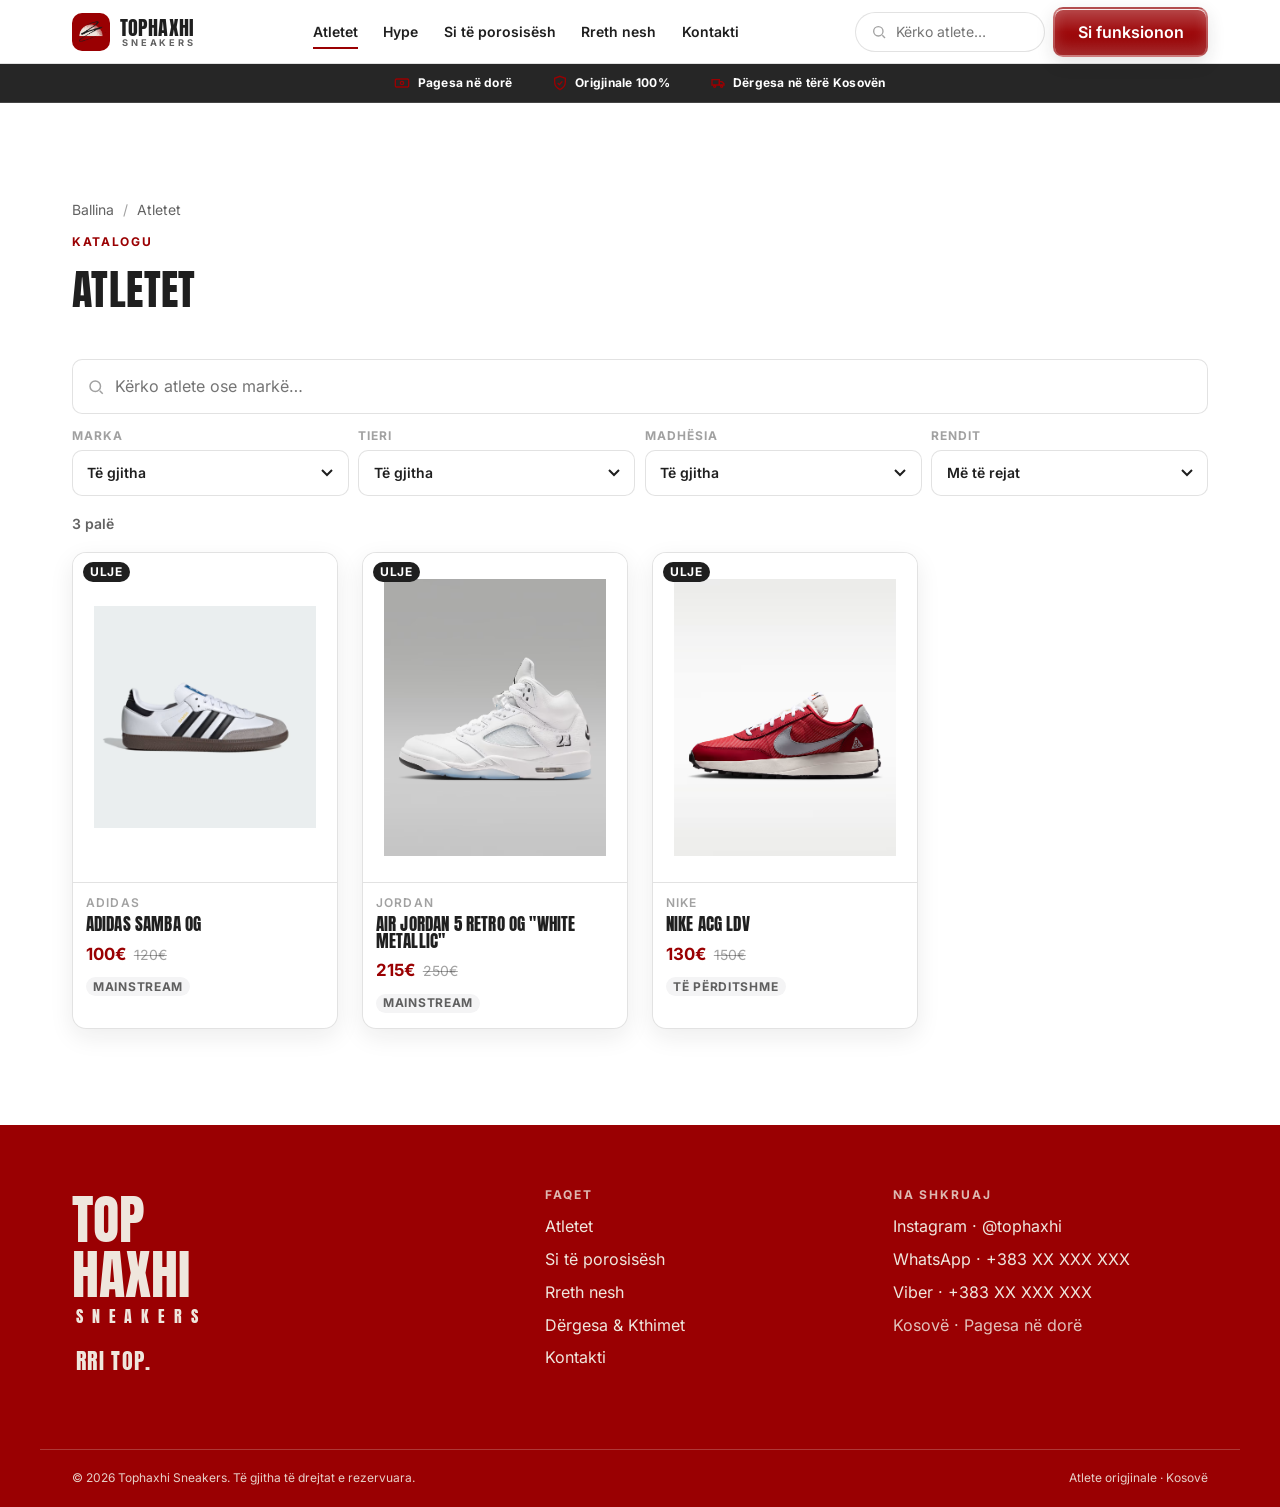
==== commit 7dace1ac: "modified:   atletet.html 	modified:   css/styles.css" ====
--- a/atletet.html
+++ b/atletet.html
@@ -53,7 +53,7 @@
         </ul>
       </nav>
       <div class="header-actions">
-        <a href="index.html#si-funksionon" class="btn btn--red" data-desktop-cta>Si funksionon</a>
+        <a href="si-te-porosisesh.html" class="btn btn--red" data-desktop-cta>Si funksionon</a>
         <button class="nav-toggle" aria-expanded="false" aria-controls="mobile-nav" aria-label="Hap menynë"><span></span></button>
       </div>
     </div>
--- a/css/styles.css
+++ b/css/styles.css
@@ -66,7 +66,7 @@
   --top-red-dark: #6f0001;     /* hover/pressed e kuqe */
   --ink:      #1f1f1f;         /* Ink — gati e zezë */
   --white:    #FFFFFF;
-  --concrete: #efe6dd;         /* Cream — sfond i butë i seksioneve */
+  --concrete: #f4f4f5;         /* gri shumë e lehtë — mbushje delikate (badge, skeleton, placeholder) */
   --ink-70:   rgba(31,31,31,0.70);
   --ink-40:   rgba(31,31,31,0.42);
   --hairline: rgba(31,31,31,0.13);
@@ -77,11 +77,11 @@
   --font-body: 'Inter', system-ui, -apple-system, 'Segoe UI', Roboto, Arial, sans-serif;
 
   /* Type scale (mobile-first, rritet me clamp) */
-  --fs-hero:   clamp(2.75rem, 11vw, 6.5rem);
+  --fs-hero:   clamp(3rem, 9vw, 7rem);
   --fs-h1:     clamp(2rem, 7vw, 3.5rem);
   --fs-h2:     clamp(1.6rem, 5.5vw, 2.6rem);
   --fs-h3:     clamp(1.15rem, 4vw, 1.5rem);
-  --fs-lead:   clamp(1rem, 2.6vw, 1.2rem);
+  --fs-lead:   clamp(0.7rem, 2.4vw, 1rem);
   --fs-body:   1rem;
   --fs-sm:     0.875rem;
   --fs-xs:     0.75rem;
@@ -99,6 +99,22 @@
   --shadow-md: 0 6px 18px rgba(10,10,10,0.10);
   --shadow-lg: 0 18px 50px rgba(10,10,10,0.16);
 
+  /* ---- GLASS (glassmorphism) ---- */
+  --glass:        rgba(255,255,255,0.42);   /* xham i lehtë */
+  --glass-2:      rgba(255,255,255,0.60);   /* mesatar */
+  --glass-strong: rgba(255,255,255,0.80);   /* për tekst të lexueshëm */
+  --glass-edge:   rgba(255,255,255,0.70);   /* buzë e ndritshme (highlight) */
+  --glass-line:   rgba(31,31,31,0.08);
+  --glass-dark:   rgba(8,8,8,0.74);         /* xham i ZI (jo gri) */
+  --glass-dark-2: rgba(8,8,8,0.88);         /* xham i zi, i errët */
+  --glass-dark-edge: rgba(255,255,255,0.14);
+  --blur:    saturate(1.7) blur(14px);
+  --blur-lg: saturate(1.8) blur(24px);
+  --blur-sm: saturate(1.6) blur(8px);
+  --glass-shadow:    0 8px 30px rgba(31,31,31,0.12), inset 0 1px 0 rgba(255,255,255,0.55);
+  --glass-shadow-lg: 0 20px 54px rgba(31,31,31,0.18), inset 0 1px 0 rgba(255,255,255,0.6);
+  --glass-gloss:     inset 0 1px 0 rgba(255,255,255,0.9), inset 0 -8px 14px rgba(255,255,255,0.18); /* shkëlqim "liquid glass" */
+
   /* Lëvizja */
   --ease: cubic-bezier(0.22, 1, 0.36, 1);
   --t-fast: 140ms;
@@ -120,7 +136,7 @@
   font-size: var(--fs-body);
   line-height: 1.55;
   color: var(--ink);
-  background: var(--white);
+  background: var(--white);   /* e bardhë e pastër */
   -webkit-font-smoothing: antialiased;
   text-rendering: optimizeLegibility;
   overflow-x: hidden;
@@ -156,10 +172,22 @@
 .section--concrete { background: var(--concrete); }
 .section--ink { background: var(--ink); color: var(--white); }
 
-.display { font-family: var(--font-display); text-transform: uppercase; letter-spacing: 0.01em; line-height: 0.95; }
+/* Anton ka "ascent" të madhe brendazi → krijon hapësirë të çuditshme sipër shkronjave.
+   'text-box: trim-both cap alphabetic' e pret atë hapësirë që titujt të rrinë të balancuar
+   (mbështetet në Chrome/Safari moderne; line-height-i është fallback i pastër për të tjerët). */
+.display,
+.step__num, .sheet__title, .pdp__desc-title,
+.brand-lockup__top, .footer-lockup__top, .footer-lockup__sub,
+.footer-signoff, .hero__signoff, .error-hero .code {
+  margin: 3px 0px; 
+}
+.display { font-family: var(--font-display); text-transform: uppercase; letter-spacing: 0.01em; line-height: 1.04; padding-block: 0.18em; }
+/* Hapësirë (padding) sipër/poshtë kudo ku përdoret Anton, që të mos duket i ngjeshur */
+.step__num, .sheet__title, .pdp__desc-title, .hero__signoff, .footer-signoff { padding-block: 0.12em; }
 .eyebrow {
   font-size: var(--fs-xs); font-weight: 700; text-transform: uppercase;
   letter-spacing: 0.14em; color: var(--top-red);
+  margin-bottom: 0.55rem;   /* hapësirë mes mbi-titullit dhe titullit (Anton) */
 }
 .muted { color: var(--ink-70); }
 .visually-hidden {
@@ -180,7 +208,7 @@
 .btn {
   --btn-bg: var(--ink); --btn-fg: var(--white); --btn-bd: var(--ink);
   display: inline-flex; align-items: center; justify-content: center; gap: 0.5em;
-  font-weight: 600; font-size: var(--fs-body); line-height: 1;
+  font-weight: 600; font-size: var(--fs-lead); line-height: 1;
   padding: 0.95em 1.4em; border-radius: var(--radius-sm);
   background: var(--btn-bg); color: var(--btn-fg);
   border: 2px solid var(--btn-bd);
@@ -206,8 +234,9 @@
  * ------------------------------------------------------------------ */
 .site-header {
   position: sticky; top: 0; z-index: 50;
-  background: rgba(255,255,255,0.92);
-  backdrop-filter: saturate(1.4) blur(8px);
+  background: rgba(255,255,255,0.97);
+  /* SHËNIM: mos shto backdrop-filter/transform/filter këtu — krijon "containing block"
+     dhe e bllokon menynë mobile (position:fixed) brenda header-it. */
   border-bottom: 1px solid var(--hairline);
 }
 .site-header__inner {
@@ -224,6 +253,10 @@
 .brand-lockup__sub {
   font-size: 0.58rem; font-weight: 700; letter-spacing: 0.32em;
   text-transform: uppercase; color: var(--ink-70); padding-left: 2px;
+}
+
+@media (max-width: 1200px) {
+  .brand-lockup__text { display: none; }
 }
 
 .main-nav { display: none; }
@@ -271,7 +304,7 @@
 }
 .mobile-nav .btn { margin-top: 1.2rem; }
 
-@media (min-width: 880px) {
+@media (min-width: 1200px) {
   .main-nav { display: block; }
   .nav-toggle { display: none; }
   .mobile-nav { display: none; }
@@ -292,18 +325,26 @@
 .trust-bar__item svg { width: 16px; height: 16px; color: var(--top-red); flex: none; }
 .trust-bar__item strong { font-weight: 700; }
 
+@media (max-width: 600px) {
+  .trust-bar {
+    display: none;
+  }
+}
+
 /* ------------------------------------------------------------------ *
  * 8. HERO
  * ------------------------------------------------------------------ */
 .hero { position: relative; background: var(--concrete); overflow: hidden; }
 .hero__inner {
-  display: grid; gap: 1.5rem; align-items: center;
+  align-items: center;
+  justify-content: center;
   padding-block: clamp(2.5rem, 7vw, 5rem);
-}
-.hero__title { font-size: var(--fs-hero); }
+  text-align:center;
+}
+.hero__title { font-size: var(--fs-hero); line-height: 1.02; margin: 0.3em 0 0rem; }
 .hero__title .accent { color: var(--top-red); }
-.hero__sub { font-size: var(--fs-lead); color: var(--ink-70); max-width: 46ch; }
-.hero__cta { display: flex; gap: 0.75rem; flex-wrap: wrap; margin-top: 0.5rem; }
+.hero__sub { font-size: var(--fs-lead);  color: var(--ink-70); margin: 0 auto; max-width: 46ch; margin-bottom: clamp(1.5rem, 4vw, 3rem); padding: 0 1rem; }
+.hero__cta { display: flex; gap: 0.75rem; flex-wrap: wrap; margin-top: 0.5rem; justify-content: center; align-items: center; }
 .hero__signoff {
   font-family: var(--font-display); text-transform: uppercase; color: var(--top-red);
   letter-spacing: 0.06em; font-size: 1.1rem;
@@ -315,6 +356,7 @@
 @media (min-width: 880px) {
   .hero__inner { grid-template-columns: 1.1fr 0.9fr; }
 }
+
 
 /* ------------------------------------------------------------------ *
  * 9. PRODUCT GRID & CARD (4:5 portrait — locked)
@@ -438,9 +480,9 @@
 .site-footer a { color: var(--cream); }
 .site-footer__top { display: grid; gap: 2rem; padding-block: clamp(2.5rem, 6vw, 4rem); }
 @media (min-width: 760px) { .site-footer__top { grid-template-columns: 1.4fr 1fr 1fr; } }
-.footer-lockup__top { font-family: var(--font-display); text-transform: uppercase; font-size: clamp(2.2rem, 8vw, 3.4rem); line-height: 0.82; }
+.footer-lockup__top { font-family: var(--font-display); text-transform: uppercase; font-size: clamp(2.2rem, 8vw, 3.4rem); line-height: 1; }
 .footer-lockup__sub { font-family: var(--font-display); text-transform: uppercase; letter-spacing: 0.55em; font-size: 1rem; padding-left: 4px; }
-.footer-signoff { font-family: var(--font-display); text-transform: uppercase; font-size: 1.4rem; letter-spacing: 0.06em; margin-top: 0.8rem; }
+.footer-signoff { font-family: var(--font-display); text-transform: uppercase; font-size: 1.4rem; letter-spacing: 0.06em; margin-top: 0.8rem; padding-left: 4px;}
 .footer-col h3 { font-size: var(--fs-xs); text-transform: uppercase; letter-spacing: 0.16em; opacity: 0.8; margin-bottom: 0.8rem; font-weight: 700; }
 .footer-col li { margin-bottom: 0.5rem; }
 .footer-col a:hover { text-decoration: underline; }
@@ -675,6 +717,143 @@
 .error-hero { text-align: center; padding-block: clamp(3rem, 12vw, 7rem); }
 .error-hero .code { font-family: var(--font-display); font-size: clamp(5rem, 22vw, 11rem); color: var(--top-red); line-height: 0.9; }
 
+/* ==================================================================== *
+ * 15z. GLASS THEME (glassmorphism) — shtresë override mbi komponentët
+ *  - Blur i vërtetë vetëm te "chrome"-i & overlay-t (pak instanca).
+ *  - Kartat e produkteve janë gjysmë-transparente PA blur (performancë në lista të gjata).
+ *  - Header-i merr blur përmes ::before që menyja mobile (fixed) të mos bllokohet.
+ * ==================================================================== */
+
+/* Seksionet — sfond i bardhë i pastër */
+.hero { background: transparent; }
+.section--concrete { background: transparent; }
+.section--ink { background: var(--glass-dark-2); -webkit-backdrop-filter: var(--blur); backdrop-filter: var(--blur); }
+
+/* Header — xham i bardhë i tejdukshëm; blur përmes ::before që menyja mobile (fixed) të mos bllokohet */
+.site-header { background: transparent; border-bottom: 0; }
+.site-header::before {
+  content: ""; position: absolute; inset: 0;
+  background: rgba(255,255,255,0.78);
+  -webkit-backdrop-filter: var(--blur); backdrop-filter: var(--blur);
+  border-bottom: 1px solid var(--hairline);
+}
+.site-header__inner { position: relative; z-index: 1; }
+
+/* Menyja mobile — xham i bardhë i lexueshëm */
+.mobile-nav {
+  background: rgba(255,255,255,0.92);
+  -webkit-backdrop-filter: var(--blur-lg); backdrop-filter: var(--blur-lg);
+}
+
+/* Kërkimi në navbar (injektohet nga main.js) */
+.nav-search { display: none; }
+@media (min-width: 1200px) {
+  .nav-search {
+    display: flex; align-items: center; gap: 0.45rem;
+    background: rgba(255,255,255,0.7); border: 1px solid var(--hairline);
+    -webkit-backdrop-filter: var(--blur-sm); backdrop-filter: var(--blur-sm);
+    border-radius: 999px; padding: 0.42rem 0.9rem; width: 190px;
+    transition: width var(--t-med) var(--ease), background var(--t-fast) var(--ease);
+  }
+  .nav-search:focus-within { width: 250px; background: #fff; border-color: var(--ink); }
+  .nav-search svg { width: 16px; height: 16px; color: var(--ink-40); flex: none; }
+  .nav-search input { border: none; background: none; outline: none; width: 100%; font-size: var(--fs-sm); color: var(--ink); }
+}
+.drawer-search {
+  display: flex; align-items: center; gap: 0.5rem;
+  background: #fff; border: 1px solid var(--hairline);
+  border-radius: 12px; padding: 0.6rem 0.9rem; margin-bottom: 0.9rem;
+}
+.drawer-search svg { width: 18px; height: 18px; color: var(--ink-40); flex: none; }
+.drawer-search input { border: none; background: none; outline: none; width: 100%; font-size: 1rem; color: var(--ink); }
+
+/* Trust bar — xham i ZI */
+.trust-bar {
+  background: var(--glass-dark-2);
+  -webkit-backdrop-filter: var(--blur); backdrop-filter: var(--blur);
+  border-bottom: 1px solid var(--glass-dark-edge);
+}
+
+/* Butonat — XHAM: gjysmë-transparentë, blur + shkëlqim (sheen) sipër */
+.btn {
+  box-shadow: 0 6px 18px rgba(31,31,31,0.12), var(--glass-gloss);
+  -webkit-backdrop-filter: var(--blur); backdrop-filter: var(--blur);
+}
+.btn--red {
+  background-image: linear-gradient(rgba(255,255,255,0.28), rgba(255,255,255,0.04) 50%, rgba(0,0,0,0.06));
+  border-color: rgba(255,255,255,0.3);
+}
+.btn--ghost { --btn-bg: rgba(255,255,255,0.45); --btn-fg: var(--ink); --btn-bd: rgba(31,31,31,0.16); }
+.btn--ghost:hover { --btn-bg: rgba(20,20,20,0.85); --btn-fg: #fff; --btn-bd: rgba(255,255,255,0.18); }
+.btn--light { --btn-bg: rgba(255,255,255,0.55); --btn-fg: var(--ink); --btn-bd: rgba(255,255,255,0.8); }
+.btn--wa { background-image: linear-gradient(rgba(255,255,255,0.3), rgba(255,255,255,0.05) 50%, rgba(0,0,0,0.06)); }
+.btn--ig { --btn-bg: rgba(255,255,255,0.5); --btn-fg: var(--ink); --btn-bd: rgba(31,31,31,0.16); }
+.btn--viber { --btn-bg: #7360f2; --btn-fg: #fff; --btn-bd: rgba(255,255,255,0.3); background-image: linear-gradient(rgba(255,255,255,0.3), rgba(255,255,255,0.05) 50%, rgba(0,0,0,0.06)); }
+
+/* Kartat e produkteve — xham i bardhë (gloss + transparencë; PA blur për performancë në lista) */
+.product-card { background: rgba(255,255,255,0.55); border: 1px solid var(--hairline); box-shadow: 0 8px 24px rgba(31,31,31,0.08), var(--glass-gloss); }
+.product-card__media { background: var(--white); border-bottom: 1px solid var(--hairline); }
+@media (hover: hover) { .product-card:hover { box-shadow: 0 16px 40px rgba(31,31,31,0.14), var(--glass-gloss); border-color: var(--ink-40); } }
+
+/* Chip-et e markave — xham */
+.brand-chip { background: rgba(255,255,255,0.5); border: 1px solid var(--hairline); box-shadow: var(--glass-gloss); -webkit-backdrop-filter: var(--blur-sm); backdrop-filter: var(--blur-sm); }
+.brand-chip:hover { background: rgba(255,255,255,0.78); border-color: var(--top-red); color: var(--top-red); }
+
+/* Filtrat — xham */
+.filters__search, .field select { background-color: rgba(255,255,255,0.5); border-color: var(--hairline); -webkit-backdrop-filter: var(--blur-sm); backdrop-filter: var(--blur-sm); box-shadow: var(--glass-gloss); }
+.chip { background: rgba(255,255,255,0.5); border-color: var(--hairline); -webkit-backdrop-filter: var(--blur-sm); backdrop-filter: var(--blur-sm); }
+
+/* Hapat / steps, reviews, contact — xham */
+.step, .review-card, .contact-card { background: rgba(255,255,255,0.55); border: 1px solid var(--hairline); box-shadow: 0 8px 24px rgba(31,31,31,0.07), var(--glass-gloss); -webkit-backdrop-filter: var(--blur-sm); backdrop-filter: var(--blur-sm); }
+.review-card__img { background: var(--concrete); }
+
+/* Trust-block — xham i ZI */
+.trust-block {
+  background: var(--glass-dark-2);
+  -webkit-backdrop-filter: var(--blur); backdrop-filter: var(--blur);
+  border: 1px solid var(--glass-dark-edge);
+  box-shadow: var(--shadow-lg);
+}
+
+/* PDP — xham */
+.pdp__main-img { background: rgba(255,255,255,0.6); border: 1px solid var(--hairline); box-shadow: 0 8px 24px rgba(31,31,31,0.08), var(--glass-gloss); }
+.pdp__thumb { background: rgba(255,255,255,0.6); border-color: var(--hairline); }
+.pdp__assurance { background: rgba(255,255,255,0.5); border: 1px solid var(--hairline); -webkit-backdrop-filter: var(--blur-sm); backdrop-filter: var(--blur-sm); box-shadow: var(--glass-gloss); }
+.size-btn { background: rgba(255,255,255,0.5); border-color: var(--hairline); -webkit-backdrop-filter: var(--blur-sm); backdrop-filter: var(--blur-sm); }
+
+/* Faqet info — page hero = xham i ZI */
+.page-hero {
+  background: var(--glass-dark-2);
+  -webkit-backdrop-filter: var(--blur); backdrop-filter: var(--blur);
+  border-bottom: 1px solid var(--glass-dark-edge);
+}
+
+/* Sticky bar + sheet = xham i bardhë; toast = xham i zi */
+.sticky-bar {
+  background: rgba(255,255,255,0.88);
+  -webkit-backdrop-filter: var(--blur-lg); backdrop-filter: var(--blur-lg);
+  border-top: 1px solid var(--hairline);
+}
+.sheet {
+  background: rgba(255,255,255,0.92);
+  -webkit-backdrop-filter: var(--blur-lg); backdrop-filter: var(--blur-lg);
+  box-shadow: var(--glass-shadow-lg);
+}
+.toast {
+  background: var(--glass-dark-2);
+  -webkit-backdrop-filter: var(--blur); backdrop-filter: var(--blur);
+  border: 1px solid var(--glass-dark-edge);
+}
+
+/* State / skeleton */
+.state { background: var(--concrete); }
+
+/* Fallback: nëse backdrop-filter s'mbështetet → ngjyra solide */
+@supports not ((backdrop-filter: blur(1px)) or (-webkit-backdrop-filter: blur(1px))) {
+  .site-header::before, .mobile-nav, .sticky-bar, .sheet { background: #fff; }
+  .trust-bar, .section--ink, .page-hero, .trust-block, .toast { background: #0a0a0a; }
+}
+
 /* ------------------------------------------------------------------ *
  * 16. ANIMACIONE (scroll reveal + load reveal) — me reduced-motion fallback
  * ------------------------------------------------------------------ */
